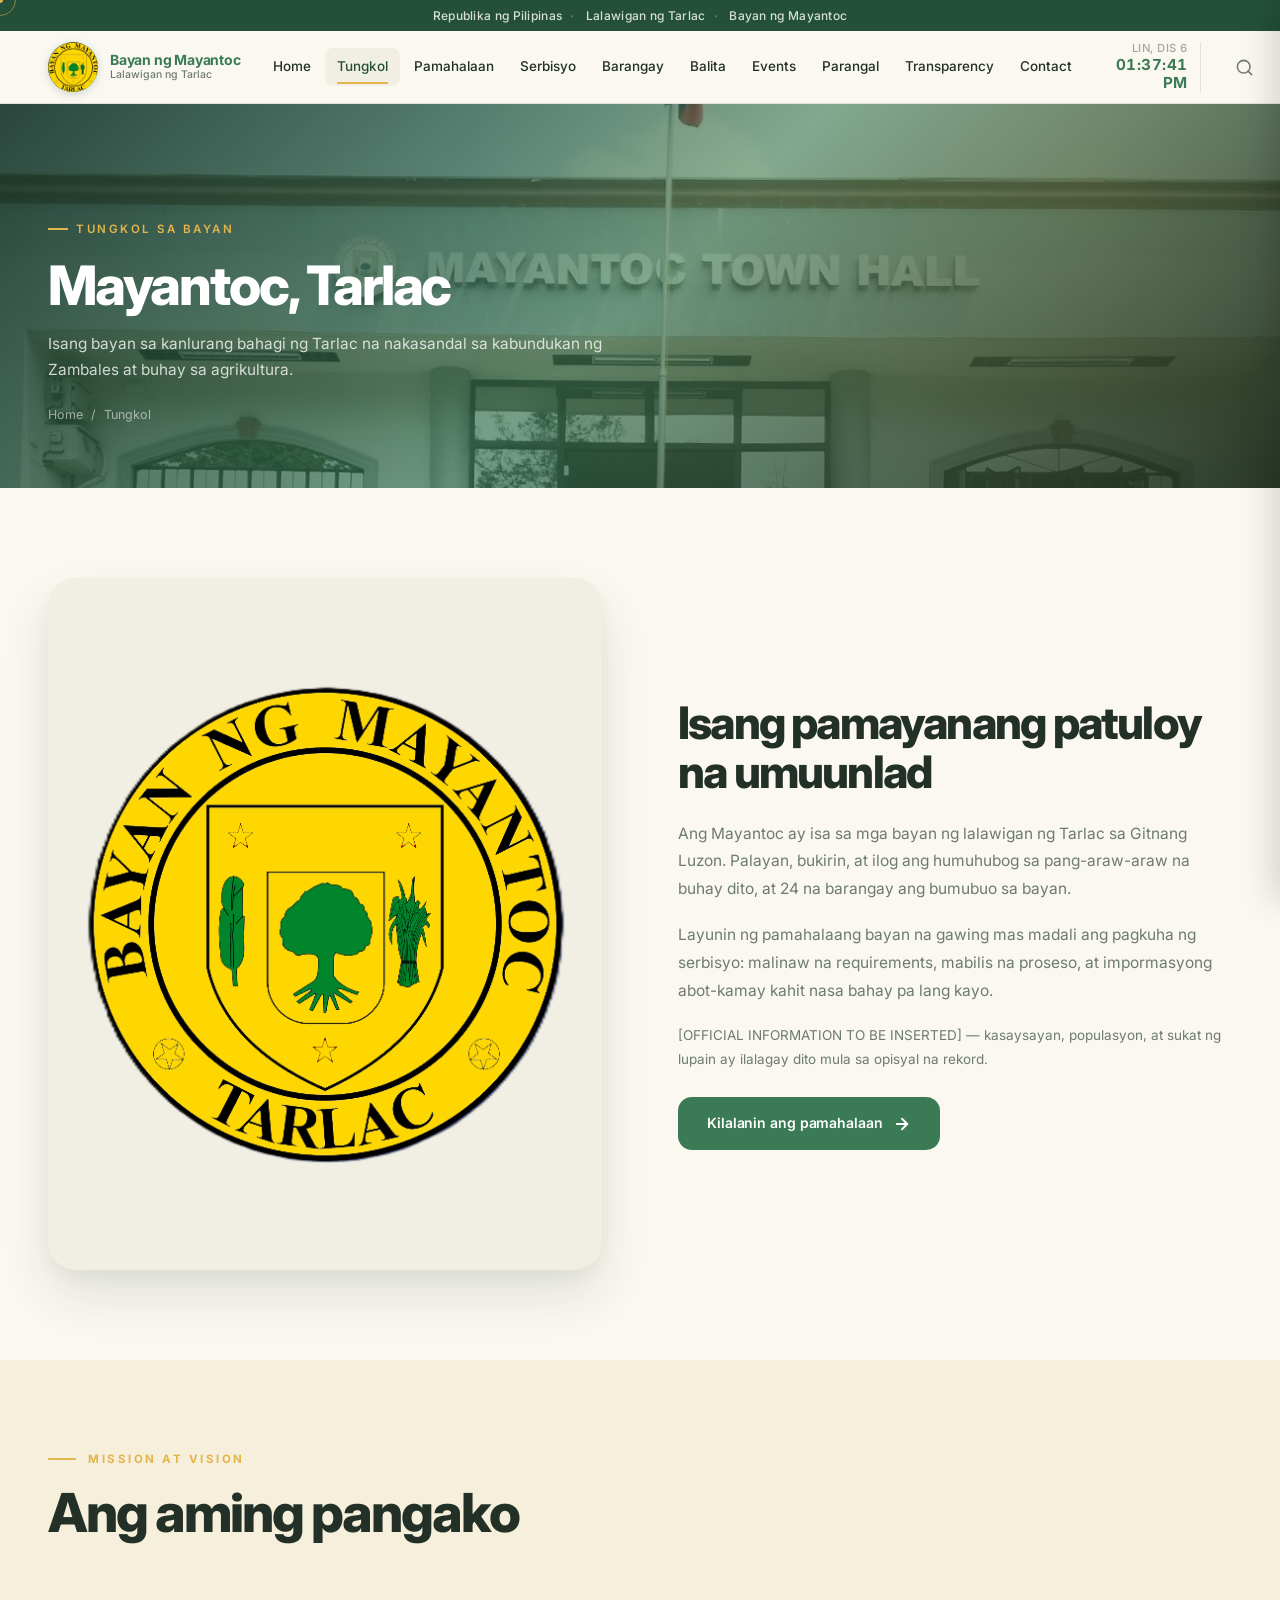
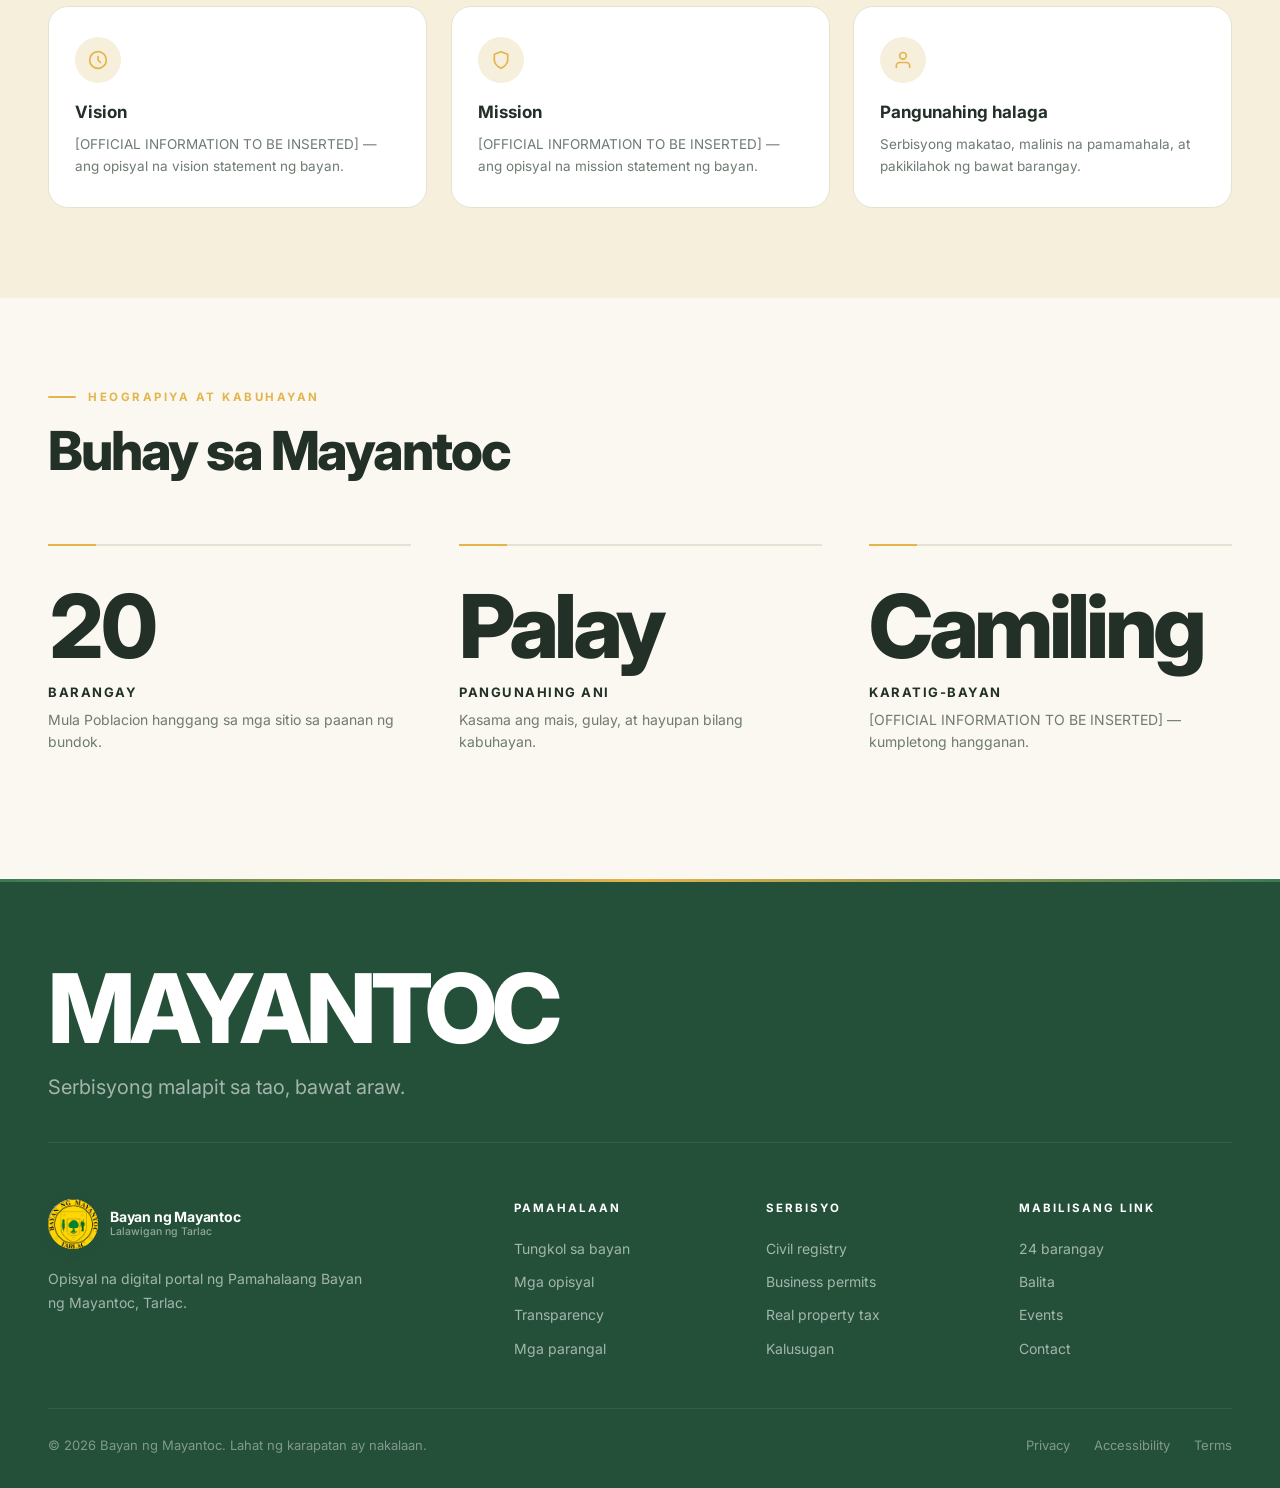
==== about.html @ 66b6981d "Add files via upload" ====
<!DOCTYPE html>
<html lang="tl">
<head>
  <meta charset="UTF-8" />
  <meta name="viewport" content="width=device-width, initial-scale=1.0, viewport-fit=cover" />
  <title>Tungkol sa Mayantoc · Bayan ng Mayantoc, Tarlac</title>
  <meta name="description" content="Kasaysayan, heograpiya, mission at vision ng Bayan ng Mayantoc, Tarlac." />
  <meta name="theme-color" content="#24503A" />
  <meta property="og:title" content="Tungkol sa Mayantoc · Bayan ng Mayantoc" />
  <meta property="og:description" content="Kasaysayan, heograpiya, mission at vision ng Bayan ng Mayantoc, Tarlac." />
  <meta property="og:type" content="website" />
  <link rel="icon" href="assets/mayantoc.jpg" />
  <link rel="preconnect" href="https://fonts.googleapis.com" />
  <link rel="preconnect" href="https://fonts.gstatic.com" crossorigin />
  <link href="https://fonts.googleapis.com/css2?family=Inter:opsz,wght@14..32,300;14..32,400;14..32,500;14..32,600;14..32,700;14..32,800;14..32,900&display=swap" rel="stylesheet" />
  <link rel="stylesheet" href="assets/style.css" />
  <link rel="manifest" href="manifest.webmanifest" />
  <link rel="apple-touch-icon" href="assets/icons/icon-192.png" />
  <meta name="mobile-web-app-capable" content="yes" />
  <meta name="apple-mobile-web-app-capable" content="yes" />
  <meta name="apple-mobile-web-app-title" content="Mayantoc" />
  <meta name="apple-mobile-web-app-status-bar-style" content="black-translucent" />
</head>
<body data-page="about.html">
  <a href="#main" class="skip-link">Skip to content</a>

  <div class="loader" id="loader" aria-hidden="true">
    <div class="loader__seal"><img class="js-logo" src="assets/mayantoc.jpg" alt="" /></div>
    <div class="loader__text">Mayantoc</div>
    <div class="loader__sub">Lalawigan ng Tarlac</div>
    <div class="loader__bar"><span></span></div>
  </div>

  <div class="scroll-progress" id="scrollProgress" aria-hidden="true"></div>
  <div class="cursor-dot" id="cursorDot" aria-hidden="true"></div>
  <div class="cursor-ring" id="cursorRing" aria-hidden="true"></div>

  <div class="top-bar">
    <div class="container">
      <span>Republika ng Pilipinas</span><span class="sep">·</span>
      <span>Lalawigan ng Tarlac</span><span class="sep">·</span>
      <span>Bayan ng Mayantoc</span>
    </div>
  </div>

  <header class="header" id="header">
    <div class="container header__inner">
      <a href="index.html" class="brand" aria-label="Bayan ng Mayantoc — Home">
        <div class="brand__seal" aria-hidden="true"><img class="js-logo" src="assets/mayantoc.jpg" alt="" /></div>
        <div class="brand__text">
          <span class="brand__name">Bayan ng Mayantoc</span>
          <span class="brand__sub">Lalawigan ng Tarlac</span>
        </div>
      </a>

      <nav class="nav" aria-label="Pangunahing nabigasyon">
        <a href="index.html" class="nav__link">Home</a>
        <a href="about.html" class="nav__link active">Tungkol</a>
        <a href="government.html" class="nav__link">Pamahalaan</a>
        <a href="services.html" class="nav__link">Serbisyo</a>
        <a href="barangays.html" class="nav__link">Barangay</a>
        <a href="news.html" class="nav__link">Balita</a>
        <a href="events.html" class="nav__link">Events</a>
        <a href="awards.html" class="nav__link">Parangal</a>
        <a href="transparency.html" class="nav__link">Transparency</a>
        <a href="contact.html" class="nav__link">Contact</a>
      </nav>

      <div class="header__clock" id="live-clock">
        <div class="header__clock-date"></div>
        <div class="header__clock-time"></div>
      </div>

      <div class="header__actions">
        <button class="icon-btn" aria-label="Buksan ang search" id="searchToggle">
          <svg viewBox="0 0 24 24" fill="none" stroke="currentColor" stroke-linecap="round" stroke-linejoin="round"><circle cx="11" cy="11" r="8"/><line x1="21" y1="21" x2="16.65" y2="16.65"/></svg>
        </button>
        <button class="icon-btn" aria-label="Ilipat sa dark mode" id="themeToggle">
          <svg id="themeIcon" viewBox="0 0 24 24" fill="none" stroke="currentColor" stroke-linecap="round" stroke-linejoin="round"><path d="M21 12.79A9 9 0 1 1 11.21 3 7 7 0 0 0 21 12.79z"/></svg>
        </button>
        <button class="icon-btn" aria-label="Accessibility options" id="a11yToggle" aria-expanded="false">
          <svg viewBox="0 0 24 24" fill="none" stroke="currentColor" stroke-linecap="round" stroke-linejoin="round"><circle cx="12" cy="12" r="10"/><circle cx="12" cy="12" r="4"/><line x1="21.17" y1="8" x2="12" y2="8"/><line x1="3.95" y1="6.06" x2="8.54" y2="14"/><line x1="10.88" y1="21.94" x2="15.46" y2="14"/></svg>
        </button>
        <button class="hamburger" id="hamburger" aria-label="Buksan ang menu" aria-expanded="false">
          <span></span><span></span><span></span>
        </button>
      </div>
    </div>
  </header>

  <div class="a11y-panel" id="a11yPanel" role="dialog" aria-label="Accessibility settings">
    <div class="a11y-panel__title">Accessibility</div>
    <div class="a11y-group">
      <div class="a11y-group__label">Laki ng teksto</div>
      <div class="a11y-buttons">
        <button class="a11y-btn" data-font="0.9">A−</button>
        <button class="a11y-btn active" data-font="1">A</button>
        <button class="a11y-btn" data-font="1.15">A+</button>
      </div>
    </div>
    <div class="a11y-group">
      <div class="a11y-group__label">Contrast</div>
      <div class="a11y-buttons">
        <button class="a11y-btn active" data-contrast="normal">Normal</button>
        <button class="a11y-btn" data-contrast="high">Mataas</button>
      </div>
    </div>
    <div class="a11y-group">
      <div class="a11y-group__label">Galaw</div>
      <div class="a11y-buttons">
        <button class="a11y-btn active" data-motion="normal">Normal</button>
        <button class="a11y-btn" data-motion="reduced">Bawas</button>
      </div>
    </div>
    <button class="a11y-reset" id="a11yReset">I-reset ang settings</button>
  </div>

  <div class="drawer-overlay" id="drawerOverlay" aria-hidden="true"></div>
  <aside class="drawer" id="drawer" role="dialog" aria-modal="true" aria-label="Mobile navigation">
    <div class="drawer__header">
      <div class="brand">
        <div class="brand__seal" aria-hidden="true"><img class="js-logo" src="assets/mayantoc.jpg" alt="" /></div>
        <div class="brand__text">
          <span class="brand__name">Mayantoc</span>
          <span class="brand__sub">Lalawigan ng Tarlac</span>
        </div>
      </div>
      <button class="drawer__close" id="drawerClose" aria-label="Isara ang menu">
        <svg width="18" height="18" viewBox="0 0 24 24" fill="none" stroke="currentColor" stroke-width="2" stroke-linecap="round"><line x1="18" y1="6" x2="6" y2="18"/><line x1="6" y1="6" x2="18" y2="18"/></svg>
      </button>
    </div>
    <nav class="drawer__nav" aria-label="Mobile navigation links">
      <a href="index.html" class="drawer__link">Home</a>
      <a href="about.html" class="drawer__link active">Tungkol</a>
      <a href="government.html" class="drawer__link">Pamahalaan</a>
      <a href="services.html" class="drawer__link">Serbisyo</a>
      <a href="barangays.html" class="drawer__link">Barangay</a>
      <a href="news.html" class="drawer__link">Balita</a>
      <a href="events.html" class="drawer__link">Events</a>
      <a href="awards.html" class="drawer__link">Parangal</a>
      <a href="transparency.html" class="drawer__link">Transparency</a>
      <a href="contact.html" class="drawer__link">Contact</a>
    </nav>
  </aside>

  <div class="search-overlay" id="searchOverlay" role="dialog" aria-modal="true" aria-label="Site search" style="position:fixed;inset:0;background:rgba(24,54,40,0.68);backdrop-filter:blur(8px);z-index:3000;opacity:0;visibility:hidden;transition:opacity .3s,visibility .3s;padding:80px 20px 20px;overflow-y:auto;">
    <div style="max-width:680px;margin:0 auto;background:var(--white);border-radius:var(--radius-lg);box-shadow:var(--shadow-xl);overflow:hidden;">
      <div style="position:relative;border-bottom:1px solid var(--border);">
        <svg style="position:absolute;left:22px;top:50%;transform:translateY(-50%);width:20px;height:20px;color:var(--muted);" viewBox="0 0 24 24" fill="none" stroke="currentColor" stroke-width="2" stroke-linecap="round" stroke-linejoin="round"><circle cx="11" cy="11" r="8"/><line x1="21" y1="21" x2="16.65" y2="16.65"/></svg>
        <input type="text" id="siteSearchInput" placeholder="Maghanap ng serbisyo, barangay, dokumento…" aria-label="Search site" autocomplete="off" style="width:100%;padding:22px 60px 22px 58px;border:none;background:transparent;font-family:inherit;font-size:17px;color:var(--ink);outline:none;" />
        <button id="searchClose" aria-label="Isara ang search" style="position:absolute;right:16px;top:50%;transform:translateY(-50%);width:36px;height:36px;border-radius:50%;display:flex;align-items:center;justify-content:center;color:var(--muted);">
          <svg width="18" height="18" viewBox="0 0 24 24" fill="none" stroke="currentColor" stroke-width="2" stroke-linecap="round"><line x1="18" y1="6" x2="6" y2="18"/><line x1="6" y1="6" x2="18" y2="18"/></svg>
        </button>
      </div>
      <div id="searchResults" style="max-height:440px;overflow-y:auto;"></div>
    </div>
  </div>

  <main id="main">

    <section class="page-header">
      <div class="container">
        <div class="page-header__eyebrow">Tungkol sa bayan</div>
        <h1>Mayantoc, Tarlac</h1>
        <p>Isang bayan sa kanlurang bahagi ng Tarlac na nakasandal sa kabundukan ng Zambales at buhay sa agrikultura.</p>
        <div class="page-header__crumbs"><a href="index.html">Home</a> <span>/</span> <span>Tungkol</span></div>
      </div>
    </section>

    <section class="section">
      <div class="container">
        <div class="about-split">
          <div class="about-split__img reveal">
            <img src="assets/FlagMY.png" alt="Munisipyo ng Mayantoc" loading="lazy" />
          </div>
          <div class="about-split__content reveal">
            <h2>Isang pamayanang patuloy na umuunlad</h2>
            <p>
              Ang Mayantoc ay isa sa mga bayan ng lalawigan ng Tarlac sa Gitnang Luzon. Palayan, bukirin,
              at ilog ang humuhubog sa pang-araw-araw na buhay dito, at 24 na barangay ang bumubuo sa bayan.
            </p>
            <p>
              Layunin ng pamahalaang bayan na gawing mas madali ang pagkuha ng serbisyo: malinaw na requirements,
              mabilis na proseso, at impormasyong abot-kamay kahit nasa bahay pa lang kayo.
            </p>
            <p style="font-size:13.5px;">[OFFICIAL INFORMATION TO BE INSERTED] — kasaysayan, populasyon, at sukat ng lupain ay ilalagay dito mula sa opisyal na rekord.</p>
            <a href="government.html" class="btn btn--dark" style="margin-top:8px;">Kilalanin ang pamahalaan
              <svg width="18" height="18" viewBox="0 0 24 24" fill="none" stroke="currentColor" stroke-width="2.5" stroke-linecap="round" stroke-linejoin="round"><line x1="5" y1="12" x2="19" y2="12"/><polyline points="12 5 19 12 12 19"/></svg>
            </a>
          </div>
        </div>
      </div>
    </section>

    <section class="section section--tint">
      <div class="container">
        <div class="section__header reveal">
          <div class="section__label">Mission at vision</div>
          <h2 class="section__title">Ang aming pangako</h2>
        </div>
        <div class="award-grid">
          <article class="award-card reveal">
            <div class="award-card__ribbon"><svg width="20" height="20" viewBox="0 0 24 24" fill="none" stroke="currentColor" stroke-width="2" stroke-linecap="round" stroke-linejoin="round"><circle cx="12" cy="12" r="10"/><path d="M12 8v4l3 3"/></svg></div>
            <h3 class="award-card__title">Vision</h3>
            <p class="award-card__body">[OFFICIAL INFORMATION TO BE INSERTED] — ang opisyal na vision statement ng bayan.</p>
          </article>
          <article class="award-card reveal">
            <div class="award-card__ribbon"><svg width="20" height="20" viewBox="0 0 24 24" fill="none" stroke="currentColor" stroke-width="2" stroke-linecap="round" stroke-linejoin="round"><path d="M12 22s8-4 8-10V5l-8-3-8 3v7c0 6 8 10 8 10z"/></svg></div>
            <h3 class="award-card__title">Mission</h3>
            <p class="award-card__body">[OFFICIAL INFORMATION TO BE INSERTED] — ang opisyal na mission statement ng bayan.</p>
          </article>
          <article class="award-card reveal">
            <div class="award-card__ribbon"><svg width="20" height="20" viewBox="0 0 24 24" fill="none" stroke="currentColor" stroke-width="2" stroke-linecap="round" stroke-linejoin="round"><path d="M20 21v-2a4 4 0 0 0-4-4H8a4 4 0 0 0-4 4v2"/><circle cx="12" cy="7" r="4"/></svg></div>
            <h3 class="award-card__title">Pangunahing halaga</h3>
            <p class="award-card__body">Serbisyong makatao, malinis na pamamahala, at pakikilahok ng bawat barangay.</p>
          </article>
        </div>
      </div>
    </section>

    <section class="section">
      <div class="container">
        <div class="section__header reveal">
          <div class="section__label">Heograpiya at kabuhayan</div>
          <h2 class="section__title">Buhay sa Mayantoc</h2>
        </div>
        <div class="stats-editorial">
          <div class="stat-block reveal">
            <div class="stat-block__num" data-count="24">0</div>
            <div class="stat-block__label">Barangay</div>
            <div class="stat-block__desc">Mula Poblacion hanggang sa mga sitio sa paanan ng bundok.</div>
          </div>
          <div class="stat-block reveal">
            <div class="stat-block__num">Palay</div>
            <div class="stat-block__label">Pangunahing ani</div>
            <div class="stat-block__desc">Kasama ang mais, gulay, at hayupan bilang kabuhayan.</div>
          </div>
          <div class="stat-block reveal">
            <div class="stat-block__num">Camiling</div>
            <div class="stat-block__label">Karatig-bayan</div>
            <div class="stat-block__desc">[OFFICIAL INFORMATION TO BE INSERTED] — kumpletong hangganan.</div>
          </div>
        </div>
      </div>
    </section>

  </main>

  <footer class="footer" role="contentinfo">
    <div class="container">
      <div class="footer__hero">
        <div class="footer__hero-title">MAYANTOC</div>
        <div class="footer__hero-sub">Serbisyong malapit sa tao, bawat araw.</div>
      </div>

      <div class="footer__grid">
        <div>
          <div class="footer__brand">
            <div class="brand__seal" aria-hidden="true"><img class="js-logo" src="assets/mayantoc.jpg" alt="" /></div>
            <div class="brand__text">
              <span class="brand__name">Bayan ng Mayantoc</span>
              <span class="brand__sub">Lalawigan ng Tarlac</span>
            </div>
          </div>
          <p class="footer__desc">Opisyal na digital portal ng Pamahalaang Bayan ng Mayantoc, Tarlac.</p>
        </div>
        <div>
          <h3 class="footer__title">Pamahalaan</h3>
          <div class="footer__links">
            <a href="about.html">Tungkol sa bayan</a>
            <a href="government.html">Mga opisyal</a>
            <a href="transparency.html">Transparency</a>
            <a href="awards.html">Mga parangal</a>
          </div>
        </div>
        <div>
          <h3 class="footer__title">Serbisyo</h3>
          <div class="footer__links">
            <a href="services.html">Civil registry</a>
            <a href="services.html">Business permits</a>
            <a href="services.html">Real property tax</a>
            <a href="services.html">Kalusugan</a>
          </div>
        </div>
        <div>
          <h3 class="footer__title">Mabilisang link</h3>
          <div class="footer__links">
            <a href="barangays.html">24 barangay</a>
            <a href="news.html">Balita</a>
            <a href="events.html">Events</a>
            <a href="contact.html">Contact</a>
          </div>
        </div>
      </div>

      <div class="footer__bottom">
        <span>© 2026 Bayan ng Mayantoc. Lahat ng karapatan ay nakalaan.</span>
        <div class="footer__bottom-links">
          <a href="contact.html">Privacy</a>
          <a href="contact.html">Accessibility</a>
          <a href="contact.html">Terms</a>
        </div>
      </div>
    </div>
  </footer>

  <button class="back-to-top" id="backToTop" aria-label="Balik sa itaas">
    <svg viewBox="0 0 24 24" fill="none" stroke="currentColor" stroke-width="2.5" stroke-linecap="round" stroke-linejoin="round"><line x1="12" y1="19" x2="12" y2="5"/><polyline points="5 12 12 5 19 12"/></svg>
  </button>

  <script src="assets/data.js"></script>
  <script src="assets/app.js"></script>

  <script>
MAY.observeReveals();
  </script>
  <script>
    if ('serviceWorker' in navigator) {
      window.addEventListener('load', function () {
        navigator.serviceWorker.register('sw.js').catch(function (e) { console.warn('SW failed', e); });
      });
    }
  </script>
</body>
</html>
---- assets/style.css ----
/* ==================================================================
   MUNICIPALITY OF MAYANTOC — SHARED STYLESHEET
   Palette: soft, low-glare green & yellow (easy on the eyes)
   ================================================================== */
*, *::before, *::after { margin: 0; padding: 0; box-sizing: border-box; }

:root {
  /* ---- Core palette (softer, lower-contrast green & yellow) ---- */
  --forest: #3A7A55;       /* medium leaf green — primary */
  --deep-green: #24503A;   /* softened dark green (not near-black) */
  --emerald: #4F9668;      /* lighter accent green */
  --gold: #E3B54B;         /* warm, muted yellow-gold (not neon) */
  --gold-light: #F0D08A;   /* pale gold for hovers */
  --sun: #F6EFDC;          /* soft sunlight tint for washes */

  --off-white: #FAF8F1;    /* warm paper white, not clinical */
  --white: #FFFFFF;
  --ink: #223027;          /* soft near-black green-grey, not pure black */
  --muted: #6E7B71;
  --border: #E3E2D3;
  --light-gray: #F1EFE3;

  --shadow-sm: 0 1px 3px rgba(36,60,40,0.05), 0 1px 2px rgba(36,60,40,0.04);
  --shadow-md: 0 4px 14px rgba(36,60,40,0.07), 0 2px 5px rgba(36,60,40,0.04);
  --shadow-lg: 0 14px 30px rgba(36,60,40,0.09), 0 4px 12px rgba(36,60,40,0.05);
  --shadow-xl: 0 26px 50px rgba(36,60,40,0.11), 0 8px 22px rgba(36,60,40,0.05);
  --shadow-3d: 0 30px 60px rgba(58,122,85,0.14), 0 10px 24px rgba(58,122,85,0.08);

  --radius-sm: 8px;
  --radius-md: 14px;
  --radius-lg: 20px;
  --radius-xl: 28px;
  --font: 'Inter', -apple-system, BlinkMacSystemFont, 'Segoe UI', Roboto, sans-serif;
  --max-width: 1440px;
  --header-height: 72px;
  --ease: cubic-bezier(0.22, 0.61, 0.28, 0.99);
  --transition: 0.3s var(--ease);
}

[data-theme="dark"] {
  --off-white: #10201A;
  --white: #16281F;
  --ink: #EEF3EE;
  --muted: #9FB0A4;
  --border: #26392E;
  --light-gray: #1B2E24;
  --sun: #22301F;
  --shadow-sm: 0 1px 3px rgba(0,0,0,0.3);
  --shadow-md: 0 4px 12px rgba(0,0,0,0.35);
  --shadow-lg: 0 12px 28px rgba(0,0,0,0.45);
  --shadow-xl: 0 24px 48px rgba(0,0,0,0.55);
}

html { scroll-behavior: smooth; -webkit-text-size-adjust: 100%; }

body {
  font-family: var(--font);
  background: var(--off-white);
  color: var(--ink);
  line-height: 1.6;
  overflow-x: hidden;
  -webkit-font-smoothing: antialiased;
  -moz-osx-font-smoothing: grayscale;
  transition: background 0.4s var(--ease), color 0.4s var(--ease);
}

img { display: block; max-width: 100%; height: auto; }
a { color: inherit; text-decoration: none; }
button { font-family: inherit; cursor: pointer; border: none; background: none; color: inherit; }
ul { list-style: none; }

.container { width: 100%; max-width: var(--max-width); margin: 0 auto; padding: 0 clamp(20px, 4vw, 48px); }
.sr-only { position: absolute; width: 1px; height: 1px; padding: 0; margin: -1px; overflow: hidden; clip: rect(0,0,0,0); white-space: nowrap; border: 0; }

.skip-link {
  position: absolute; top: -100%; left: 16px; z-index: 9999;
  background: var(--forest); color: #fff; padding: 12px 24px;
  border-radius: 0 0 var(--radius-sm) var(--radius-sm); font-weight: 600; transition: top 0.2s;
}
.skip-link:focus { top: 0; }
:focus-visible { outline: 2px solid var(--gold); outline-offset: 3px; border-radius: 4px; }

/* ---- Scroll progress ---- */
.scroll-progress {
  position: fixed; top: 0; left: 0; height: 3px;
  background: linear-gradient(90deg, var(--emerald), var(--gold));
  z-index: 10000; width: 0%; pointer-events: none;
}

/* ---- Loader ---- */
.loader {
  position: fixed; inset: 0; background: var(--deep-green);
  display: flex; flex-direction: column; align-items: center; justify-content: center;
  z-index: 99999; transition: opacity 0.55s var(--ease), visibility 0.55s var(--ease);
}
.loader.hidden { opacity: 0; visibility: hidden; pointer-events: none; }
.loader__seal {
  width: 72px; height: 72px; border-radius: 50%;
  background: var(--gold); display: flex; align-items: center; justify-content: center;
  font-weight: 800; font-size: 26px; color: var(--deep-green); margin-bottom: 20px; overflow: hidden;
  box-shadow: 0 0 0 8px rgba(227,181,75,0.15); animation: pulse 1.8s ease-in-out infinite;
}
.loader__seal img { width: 100%; height: 100%; object-fit: cover; }
.loader__text { color: #fff; font-weight: 700; font-size: 14px; letter-spacing: 2.5px; text-transform: uppercase; margin-bottom: 4px; }
.loader__sub { color: rgba(255,255,255,0.55); font-size: 11px; letter-spacing: 1px; margin-bottom: 24px; }
.loader__bar { width: 160px; height: 2px; background: rgba(255,255,255,0.14); border-radius: 2px; overflow: hidden; }
.loader__bar span { display: block; height: 100%; width: 40%; background: var(--gold); border-radius: 2px; animation: loading 1.1s ease-in-out infinite; }
@keyframes pulse { 0%,100% { transform: scale(1); box-shadow: 0 0 0 8px rgba(227,181,75,0.15);} 50% { transform: scale(1.05); box-shadow: 0 0 0 14px rgba(227,181,75,0.07);} }
@keyframes loading { 0% { transform: translateX(-100%);} 100% { transform: translateX(350%);} }

/* ---- Top bar ---- */
.top-bar { background: var(--deep-green); color: rgba(255,255,255,0.82); font-size: 12px; font-weight: 500; letter-spacing: 0.3px; padding: 6px 0; text-align: center; }
.top-bar .sep { margin: 0 8px; opacity: 0.45; }

/* ---- Header ---- */
.header {
  position: sticky; top: 0; z-index: 1000;
  background: rgba(250,248,241,0.86); backdrop-filter: blur(16px); -webkit-backdrop-filter: blur(16px);
  border-bottom: 1px solid var(--border);
  transition: background 0.3s, box-shadow 0.3s, border-color 0.3s;
}
[data-theme="dark"] .header { background: rgba(16,32,26,0.86); }
.header.scrolled { box-shadow: var(--shadow-sm); background: rgba(250,248,241,0.97); }
[data-theme="dark"] .header.scrolled { background: rgba(16,32,26,0.97); }
.header__inner { display: flex; align-items: center; justify-content: space-between; height: var(--header-height); gap: 20px; }

.brand { display: flex; align-items: center; gap: 12px; flex-shrink: 0; }
.brand__seal {
  width: 50px; height: 50px; border-radius: 50%; background: var(--forest);
  display: flex; align-items: center; justify-content: center; color: var(--gold);
  font-weight: 800; font-size: 15px; flex-shrink: 0; overflow: hidden;
  box-shadow: 0 2px 8px rgba(36,80,58,0.22); transition: transform 0.3s var(--ease);
}
.brand__seal img { width: 150%; height: 150%; object-fit: cover; }
.brand:hover .brand__seal { transform: rotate(-6deg) scale(1.04); }
.brand__text { display: flex; flex-direction: column; line-height: 1.2; }
.brand__name { font-weight: 700; font-size: 14px; color: var(--forest); letter-spacing: -0.2px; }
[data-theme="dark"] .brand__name { color: var(--ink); }
.brand__sub { font-size: 10.5px; color: var(--muted); font-weight: 500; }

.nav { display: flex; align-items: center; gap: 2px; }
.nav__link { font-size: 13.5px; font-weight: 500; color: var(--ink); padding: 8px 12px; border-radius: var(--radius-sm); position: relative; transition: color 0.2s, background 0.2s; white-space: nowrap; }
.nav__link:hover, .nav__link.active { color: var(--deep-green); background: var(--light-gray); }
[data-theme="dark"] .nav__link:hover, [data-theme="dark"] .nav__link.active { color: var(--gold); background: rgba(255,255,255,0.05); }
.nav__link::after { content: ''; position: absolute; bottom: 2px; left: 12px; right: 12px; height: 2px; background: var(--gold); border-radius: 2px; transform: scaleX(0); transform-origin: left; transition: transform 0.25s var(--ease); }
.nav__link:hover::after, .nav__link.active::after { transform: scaleX(1); }

.header__actions { display: flex; align-items: center; gap: 4px; flex-shrink: 0; }
.icon-btn { width: 40px; height: 40px; border-radius: 50%; display: flex; align-items: center; justify-content: center; color: var(--muted); transition: background 0.2s, color 0.2s, transform 0.2s; }
.icon-btn:hover { background: var(--light-gray); color: var(--forest); transform: translateY(-1px); }
[data-theme="dark"] .icon-btn:hover { color: var(--gold); background: rgba(255,255,255,0.05); }
.icon-btn svg { width: 19px; height: 19px; stroke-width: 2; }

.hamburger { display: none; flex-direction: column; gap: 4px; width: 40px; height: 40px; align-items: center; justify-content: center; border-radius: 50%; transition: background 0.2s; }
.hamburger:hover { background: var(--light-gray); }
.hamburger span { display: block; width: 20px; height: 2px; background: var(--ink); border-radius: 2px; transition: transform 0.3s, opacity 0.3s; }

/* ---- Mobile drawer ---- */
.drawer-overlay { position: fixed; inset: 0; background: rgba(24,43,33,0.55); backdrop-filter: blur(6px); z-index: 2000; opacity: 0; visibility: hidden; transition: opacity 0.3s, visibility 0.3s; }
.drawer-overlay.open { opacity: 1; visibility: visible; }
.drawer { position: fixed; top: 0; right: 0; bottom: 0; width: min(380px, 88vw); background: var(--white); z-index: 2001; transform: translateX(100%); transition: transform 0.45s var(--ease); display: flex; flex-direction: column; box-shadow: -8px 0 32px rgba(0,0,0,0.15); overflow-y: auto; padding: 24px; }
.drawer.open { transform: translateX(0); }
.drawer__header { display: flex; align-items: center; justify-content: space-between; margin-bottom: 24px; flex-shrink: 0; }
.drawer__close { width: 40px; height: 40px; border-radius: 50%; display: flex; align-items: center; justify-content: center; background: var(--light-gray); color: var(--forest); transition: background 0.2s, transform 0.3s; }
.drawer__close:hover { background: var(--border); transform: rotate(90deg); }
.drawer__nav { display: flex; flex-direction: column; gap: 2px; }
.drawer__link { padding: 13px 16px; font-weight: 500; font-size: 15px; border-radius: var(--radius-sm); color: var(--ink); transition: background 0.2s, color 0.2s, padding-left 0.2s; }
.drawer__link:hover, .drawer__link.active { background: var(--light-gray); color: var(--forest); padding-left: 22px; }

/* ---- Hero (home page) ---- */
.hero { position: relative; min-height: 92vh; display: flex; align-items: center; background: var(--deep-green); overflow: hidden; isolation: isolate; }
.hero__bg { position: absolute; inset: 0; z-index: -2; }
.hero__bg img { width: 100%; height: 100%; object-fit: cover; opacity: 0.34; filter: saturate(0.75) brightness(0.6); transform: scale(1.06); transition: transform 9s var(--ease); }
.hero:hover .hero__bg img { transform: scale(1.0); }
.hero__bg::after { content: ''; position: absolute; inset: 0; background: linear-gradient(135deg, rgba(24,54,40,0.86) 0%, rgba(58,122,85,0.5) 50%, rgba(18,38,28,0.85) 100%); }
.hero__pattern { position: absolute; inset: 0; z-index: -1; opacity: 0.05; background-image: linear-gradient(rgba(255,255,255,0.5) 1px, transparent 1px), linear-gradient(90deg, rgba(255,255,255,0.5) 1px, transparent 1px); background-size: 64px 64px; pointer-events: none; }
.hero__deco { position: absolute; border-radius: 50%; pointer-events: none; z-index: -1; }
.hero__deco--1 { width: 460px; height: 460px; border: 1px solid rgba(227,181,75,0.2); top: -140px; right: -100px; }
.hero__deco--2 { width: 280px; height: 280px; border: 1px solid rgba(255,255,255,0.08); bottom: -80px; left: -60px; }
.hero__deco--3 { width: 12px; height: 12px; background: var(--gold); top: 24%; right: 16%; opacity: 0.75; }

.hero__content { display: grid; grid-template-columns: 1.15fr 1fr; gap: clamp(32px, 6vw, 80px); align-items: center; width: 100%; padding: clamp(60px, 10vh, 120px) 0; perspective: 1400px; }
.hero__left { color: #fff; transform: translateZ(40px); }
.hero__label { display: inline-flex; align-items: center; gap: 8px; font-size: 11.5px; font-weight: 600; letter-spacing: 2.5px; text-transform: uppercase; color: var(--gold); margin-bottom: 24px; padding: 7px 16px; border: 1px solid rgba(227,181,75,0.35); border-radius: 100px; background: rgba(227,181,75,0.1); }
.hero__label::before { content: ''; width: 6px; height: 6px; border-radius: 50%; background: var(--gold); animation: blink 2s ease-in-out infinite; }
@keyframes blink { 0%,100% { opacity: 1; } 50% { opacity: 0.35; } }
.hero__title { font-size: clamp(2.4rem, 5.6vw, 4.6rem); font-weight: 800; line-height: 1.04; letter-spacing: -0.04em; margin-bottom: 26px; max-width: 15ch; }
.hero__title .accent { color: var(--gold); position: relative; display: inline-block; }
.hero__title .accent::after { content: ''; position: absolute; bottom: 4px; left: 0; right: 0; height: 3px; background: var(--gold); opacity: 0.45; border-radius: 3px; }
.hero__sub { font-size: clamp(1rem, 1.4vw, 1.15rem); line-height: 1.7; color: rgba(255,255,255,0.82); max-width: 52ch; margin-bottom: 36px; }
.hero__buttons { display: flex; flex-wrap: wrap; gap: 14px; }

.btn { display: inline-flex; align-items: center; gap: 10px; padding: 14px 28px; border-radius: var(--radius-md); font-weight: 600; font-size: 14px; letter-spacing: -0.1px; transition: transform 0.2s var(--ease), box-shadow 0.2s var(--ease), background 0.2s, color 0.2s; border: 1.5px solid transparent; white-space: nowrap; }
.btn:active { transform: scale(0.97); }
.btn--primary { background: var(--gold); color: var(--deep-green); box-shadow: 0 4px 16px rgba(227,181,75,0.32); }
.btn--primary:hover { background: var(--gold-light); box-shadow: 0 8px 28px rgba(227,181,75,0.42); transform: translateY(-2px); }
.btn--outline { background: transparent; color: #fff; border-color: rgba(255,255,255,0.35); }
.btn--outline:hover { background: rgba(255,255,255,0.1); border-color: rgba(255,255,255,0.6); transform: translateY(-2px); }
.btn--dark { background: var(--forest); color: #fff; }
.btn--dark:hover { background: var(--emerald); transform: translateY(-2px); box-shadow: var(--shadow-md); }

/* ===== Hero Right Container ===== */
.hero__right {
  position: relative;
  display: flex;
  justify-content: center;
  align-items: center;
  transform-style: preserve-3d;
}

/* ===== Image Wrapper ===== */
.carousel-wrap {
  position: relative;
  width: 100%;
  max-width: 640px;
  transform-style: preserve-3d;
  transition: transform 0.4s var(--ease);
}

/* Optional: subtle lift on hover */
.carousel-wrap:hover {
  transform: translateY(-8px);
}

/* ===== Hero image (logo / flag) ===== */
.hero__right { z-index: 2; }
.hero__image {
  display: block;
  width: 100%;
  height: auto;
  object-fit: contain;
  filter: drop-shadow(0 24px 48px rgba(0,0,0,0.35));
}
@media (min-width: 1025px) {
  .hero__content { grid-template-columns: 1fr 1.1fr; }
}

/* ===== The Frame ===== */
.carousel {
  position: relative;
  width: 100%;
  aspect-ratio: 4 / 5;
  border-radius: var(--radius-xl);
  overflow: hidden;
  box-shadow:
    0 40px 80px rgba(104, 107, 0, 0.821),
    0 16px 32px rgba(18, 38, 28, 0.2);
  background: var(--deep-green);
}

/* Inner hairline border */
.carousel::after {
  content: '';
  position: absolute;
  inset: 0;
  border-radius: var(--radius-xl);
  border: 1px solid rgba(255, 255, 255, 0.12);
  pointer-events: none;
  z-index: 5;
}

/* ===== The Image ===== */
.carousel__track {
  display: block;
  height: 150%;
  width: 150%;
}

.carousel__slide {
  width: 100%;
  height: 100%;
  position: relative;
}

.carousel__slide img {
  width: 100%;
  height: 100%;
  object-fit: cover;
  display: block;
  transition: transform 0.7s var(--ease);
}

/* Slow zoom on hover */
.carousel:hover .carousel__slide img {
  transform: scale(1.06);
}

/* ===== Caption (Optional) ===== */
.carousel__caption {
  position: absolute;
  bottom: 0;
  left: 0;
  right: 0;
  padding: 32px 28px 26px;
  background: linear-gradient(to top, rgba(18, 38, 28, 0.92), transparent);
  color: #fff;
  z-index: 2;
}

.carousel__caption-label {
  font-size: 10.5px;
  font-weight: 700;
  letter-spacing: 2px;
  text-transform: uppercase;
  color: var(--gold);
  margin-bottom: 8px;
}

.carousel__caption-title {
  font-size: 20px;
  font-weight: 700;
  line-height: 1.25;
  letter-spacing: -0.02em;
}

/* light carousel used on inner pages (e.g. Awards) */
.carousel--light { background: var(--light-gray); box-shadow: var(--shadow-xl); }
.carousel--light::after { border-color: var(--border); }

.float-card { position: absolute; background: rgba(255,255,255,0.96); backdrop-filter: blur(14px); padding: 14px 18px; border-radius: var(--radius-md); box-shadow: 0 16px 40px rgba(24,54,40,0.18); display: flex; align-items: center; gap: 12px; z-index: 6; border: 1px solid rgba(255,255,255,0.6); transition: transform 0.4s var(--ease); pointer-events: none; }
[data-theme="dark"] .float-card { background: rgba(16,32,26,0.94); border-color: rgba(255,255,255,0.08); }
.float-card--1 { bottom: -22px; left: -28px; animation: float1 5s ease-in-out infinite; }
.float-card--2 { top: -18px; right: -24px; animation: float2 6s ease-in-out infinite; }
.float-card__icon { width: 40px; height: 40px; border-radius: 50%; background: var(--light-gray); display: flex; align-items: center; justify-content: center; color: var(--forest); flex-shrink: 0; }
.float-card__num { font-weight: 800; font-size: 18px; color: var(--forest); line-height: 1.2; }
[data-theme="dark"] .float-card__num { color: var(--ink); }
.float-card__label { font-size: 10.5px; color: var(--muted); font-weight: 600; text-transform: uppercase; letter-spacing: 0.5px; }
@keyframes float1 { 0%,100% { transform: translateY(0);} 50% { transform: translateY(-8px);} }
@keyframes float2 { 0%,100% { transform: translateY(0);} 50% { transform: translateY(8px);} }

/* ---- Page header (inner pages, no full hero) ---- */
.page-header {
  position: relative;
  padding: clamp(56px, 12vh, 110px) 0 clamp(40px, 7vh, 70px);
  color: #fff;
  overflow: hidden;
  isolation: isolate;
  background-color: var(--deep-green);
  background-image:
    linear-gradient(135deg, rgba(24,54,40,0.90) 0%, rgba(58,122,85,0.62) 50%, rgba(18,38,28,0.92) 100%),
    url('mayantoc_bg_-_Copy.jpg');
  background-size: cover;
  background-position: center;
  background-repeat: no-repeat;
}
.page-header::before { content: ''; position: absolute; inset: 0; background: radial-gradient(circle at 85% 20%, rgba(227,181,75,0.16), transparent 55%); z-index: -1; }
.page-header__eyebrow { display: inline-flex; align-items: center; gap: 8px; font-size: 11.5px; font-weight: 600; letter-spacing: 2.5px; text-transform: uppercase; color: var(--gold); margin-bottom: 18px; }
.page-header__eyebrow::before { content: ''; width: 20px; height: 2px; background: var(--gold); }
.page-header h1 { font-size: clamp(2rem, 4.6vw, 3.4rem); font-weight: 800; letter-spacing: -0.04em; line-height: 1.08; margin-bottom: 16px; max-width: 20ch; }
.page-header p { font-size: clamp(0.95rem, 1.2vw, 1.1rem); color: rgba(255,255,255,0.78); max-width: 62ch; line-height: 1.7; }
.page-header__crumbs { display: flex; gap: 8px; align-items: center; font-size: 12.5px; color: rgba(255,255,255,0.55); margin-top: 22px; }
.page-header__crumbs a:hover { color: var(--gold); }

/* ---- Marquee ---- */
.marquee { background: var(--forest); color: rgba(255,255,255,0.9); padding: 18px 0; overflow: hidden; position: relative; border-top: 1px solid rgba(227,181,75,0.18); border-bottom: 1px solid rgba(227,181,75,0.18); }
.marquee__track { display: flex; gap: 48px; white-space: nowrap; animation: marquee 35s linear infinite; width: max-content; }
.marquee:hover .marquee__track { animation-play-state: paused; }
.marquee__item { font-size: 13px; font-weight: 600; letter-spacing: 2px; text-transform: uppercase; display: flex; align-items: center; gap: 48px; }
.marquee__item::after { content: ''; width: 6px; height: 6px; border-radius: 50%; background: var(--gold); flex-shrink: 0; }
@keyframes marquee { 0% { transform: translateX(0); } 100% { transform: translateX(-50%); } }

/* ---- Sections ---- */
.section { padding: clamp(64px, 10vh, 120px) 0; position: relative; }
.section--alt { background: var(--white); }
.section--dark { background: var(--deep-green); color: #fff; }
.section--dark .section__title { color: #fff; }
.section--dark .section__sub { color: rgba(255,255,255,0.72); }
.section--dark .section__label { color: var(--gold); }
.section--tint { background: var(--sun); }

.section__label { font-size: 11.5px; font-weight: 700; letter-spacing: 2.5px; text-transform: uppercase; color: var(--gold); margin-bottom: 16px; display: flex; align-items: center; gap: 12px; }
.section__label::before { content: ''; width: 28px; height: 2px; background: var(--gold); border-radius: 2px; }
.section__label-num { font-family: monospace; font-size: 11px; opacity: 0.6; font-weight: 400; }
.section__header--center .section__label { justify-content: center; }
.section__title { font-size: clamp(2rem, 4.2vw, 3.4rem); font-weight: 800; line-height: 1.08; letter-spacing: -0.04em; color: var(--ink); margin-bottom: 18px; }
.section__sub { font-size: clamp(0.95rem, 1.2vw, 1.1rem); color: var(--muted); max-width: 60ch; line-height: 1.7; }
.section__header { margin-bottom: clamp(48px, 7vh, 80px); }
.section__header--center { text-align: center; }
.section__header--center .section__sub { margin-left: auto; margin-right: auto; }
.section__header--split { display: flex; align-items: flex-end; justify-content: space-between; gap: 32px; flex-wrap: wrap; }

/* ---- Services directory ---- */
.services-list { display: flex; flex-direction: column; border-top: 1px solid var(--border); }
.service-row { display: grid; grid-template-columns: 60px 1fr 2fr auto; gap: 24px; align-items: center; padding: 28px 8px; border-bottom: 1px solid var(--border); transition: background 0.3s, padding 0.3s; cursor: pointer; position: relative; overflow: hidden; }
.service-row::before { content: ''; position: absolute; left: 0; top: 0; bottom: 0; width: 3px; background: var(--gold); transform: scaleY(0); transform-origin: top; transition: transform 0.3s var(--ease); }
.service-row:hover::before { transform: scaleY(1); }
.service-row:hover { background: var(--light-gray); padding-left: 20px; }
[data-theme="dark"] .service-row:hover { background: rgba(255,255,255,0.03); }
.service-row__num { font-size: 12px; font-weight: 700; color: var(--muted); letter-spacing: 1px; font-family: monospace; }
.service-row__name { font-size: clamp(1.1rem, 1.8vw, 1.5rem); font-weight: 700; color: var(--ink); letter-spacing: -0.02em; transition: color 0.3s; }
.service-row:hover .service-row__name { color: var(--forest); }
[data-theme="dark"] .service-row:hover .service-row__name { color: var(--gold); }
.service-row__desc { font-size: 14px; color: var(--muted); line-height: 1.6; }
.service-row__reqs { font-size: 12.5px; color: var(--muted); margin-top: 6px; }
.service-row__arrow { width: 44px; height: 44px; border-radius: 50%; border: 1px solid var(--border); display: flex; align-items: center; justify-content: center; color: var(--muted); transition: background 0.3s, color 0.3s, border-color 0.3s, transform 0.3s; flex-shrink: 0; }
.service-row:hover .service-row__arrow { background: var(--forest); color: #fff; border-color: var(--forest); transform: translateX(4px); }

/* ---- Stats editorial ---- */
.stats-editorial { display: grid; grid-template-columns: 1fr 1fr 1fr; gap: clamp(20px, 4vw, 48px); align-items: end; }
.stat-block { position: relative; padding: 36px 0; border-top: 2px solid var(--border); }
.stat-block::before { content: ''; position: absolute; top: -2px; left: 0; width: 48px; height: 2px; background: var(--gold); }
.stat-block__num { font-size: clamp(3rem, 7vw, 5.5rem); font-weight: 800; color: var(--ink); line-height: 1; letter-spacing: -0.05em; margin-bottom: 12px; font-feature-settings: 'tnum'; }
.stat-block__label { font-size: 13px; font-weight: 700; color: var(--ink); text-transform: uppercase; letter-spacing: 1.5px; margin-bottom: 6px; }
.stat-block__desc { font-size: 14px; color: var(--muted); line-height: 1.6; }

/* ---- About split ---- */
.about-split { display: grid; grid-template-columns: 1fr 1fr; gap: clamp(40px, 6vw, 80px); align-items: center; }
.about-split__img { border-radius: var(--radius-xl); overflow: hidden; box-shadow: var(--shadow-xl); aspect-ratio: 4/5; background: var(--light-gray); position: relative; }
.about-split__img img { width: 100%; height: 100%; object-fit: cover; transition: transform 0.6s var(--ease); }
.about-split__img:hover img { transform: scale(1.03); }
.about-split__content h2 { font-size: clamp(2rem, 3.5vw, 3rem); font-weight: 800; line-height: 1.1; letter-spacing: -0.04em; margin-bottom: 22px; color: var(--ink); }
.about-split__content h2 .accent { color: var(--gold); }
.about-split__content p { font-size: 15.5px; color: var(--muted); line-height: 1.8; margin-bottom: 18px; }

/* ---- Leadership ---- */
.leadership-grid { display: grid; grid-template-columns: repeat(3, 1fr); gap: 24px; }
.leader-card { background: var(--white); border: 1px solid var(--border); border-radius: var(--radius-lg); overflow: hidden; transition: transform 0.4s var(--ease), box-shadow 0.4s var(--ease); position: relative; cursor: pointer; }
.leader-card:hover { transform: translateY(-8px); box-shadow: var(--shadow-3d); }
.leader-card::after { content: ''; position: absolute; bottom: 0; left: 0; right: 0; height: 3px; background: linear-gradient(90deg, var(--forest), var(--gold)); transform: scaleX(0); transform-origin: left; transition: transform 0.4s var(--ease); }
.leader-card:hover::after { transform: scaleX(1); }
.leader-card__img { aspect-ratio: 1/1; overflow: hidden; background: var(--light-gray); position: relative; }
.leader-card__img img { width: 100%; height: 100%; object-fit: cover; transition: transform 0.6s var(--ease); }
.leader-card:hover .leader-card__img img { transform: scale(1.06); }
.leader-card__placeholder { width: 100%; height: 100%; display: flex; align-items: center; justify-content: center; color: var(--muted); font-size: 13px; font-weight: 600; background: var(--light-gray); text-align: center; padding: 20px; letter-spacing: 0.5px; text-transform: uppercase; }
.leader-card__body { padding: 24px 24px 28px; }
.leader-card__role { font-size: 10.5px; font-weight: 700; letter-spacing: 2px; text-transform: uppercase; color: var(--gold); margin-bottom: 8px; }
[data-theme="dark"] .leader-card__role { color: var(--emerald); }
.leader-card__name { font-size: 18px; font-weight: 700; color: var(--ink); margin-bottom: 6px; letter-spacing: -0.02em; }
.leader-card__desc { font-size: 13.5px; color: var(--muted); line-height: 1.6; }

/* ---- News editorial ---- */
.news-editorial { display: grid; grid-template-columns: 1.4fr 1fr; gap: 32px; }
.news-featured { border-radius: var(--radius-lg); overflow: hidden; background: var(--white); border: 1px solid var(--border); transition: transform 0.3s var(--ease), box-shadow 0.3s var(--ease); cursor: pointer; }
.news-featured:hover { transform: translateY(-4px); box-shadow: var(--shadow-lg); }
.news-featured__img { aspect-ratio: 16/9; overflow: hidden; background: var(--light-gray); }
.news-featured__img img { width: 100%; height: 100%; object-fit: cover; transition: transform 0.5s var(--ease); }
.news-featured:hover .news-featured__img img { transform: scale(1.04); }
.news-featured__body { padding: 28px; }
.news-featured__meta { display: flex; align-items: center; gap: 12px; margin-bottom: 14px; }
.news-featured__cat { font-size: 10.5px; font-weight: 700; letter-spacing: 1.5px; text-transform: uppercase; color: var(--forest); background: var(--light-gray); padding: 5px 12px; border-radius: 100px; }
[data-theme="dark"] .news-featured__cat { color: var(--gold); }
.news-featured__date { font-size: 12px; color: var(--muted); font-weight: 500; }
.news-featured__title { font-size: clamp(1.3rem, 2vw, 1.7rem); font-weight: 700; line-height: 1.25; letter-spacing: -0.02em; margin-bottom: 12px; color: var(--ink); }
.news-featured__excerpt { font-size: 14.5px; color: var(--muted); line-height: 1.7; margin-bottom: 18px; }
.news-featured__link { font-size: 13.5px; font-weight: 600; color: var(--forest); display: inline-flex; align-items: center; gap: 8px; transition: gap 0.2s; }
[data-theme="dark"] .news-featured__link { color: var(--gold); }
.news-featured__link:hover { gap: 12px; }

.news-side { display: flex; flex-direction: column; gap: 4px; }
.news-side__header { font-size: 11px; font-weight: 700; letter-spacing: 2px; text-transform: uppercase; color: var(--muted); padding-bottom: 12px; border-bottom: 1px solid var(--border); margin-bottom: 8px; }
.news-side__item { display: flex; align-items: center; gap: 14px; padding: 16px 8px; border-bottom: 1px solid var(--border); transition: padding-left 0.3s var(--ease), background 0.2s; cursor: pointer; }
.news-side__item:hover { padding-left: 16px; background: var(--light-gray); }
[data-theme="dark"] .news-side__item:hover { background: rgba(255,255,255,0.03); }
.news-side__num { font-size: 11px; font-weight: 700; color: var(--muted); font-family: monospace; letter-spacing: 1px; min-width: 24px; }
.news-side__body { flex: 1; min-width: 0; }
.news-side__title { font-size: 14px; font-weight: 600; color: var(--ink); line-height: 1.4; margin-bottom: 3px; }
.news-side__date { font-size: 11.5px; color: var(--muted); }
.news-side__arrow { color: var(--muted); transition: transform 0.3s, color 0.3s; flex-shrink: 0; }
.news-side__item:hover .news-side__arrow { transform: translateX(4px); color: var(--forest); }
[data-theme="dark"] .news-side__item:hover .news-side__arrow { color: var(--gold); }

/* ---- News grid (news.html full listing) ---- */
.news-grid { display: grid; grid-template-columns: repeat(3, 1fr); gap: 24px; }
.news-card { background: var(--white); border: 1px solid var(--border); border-radius: var(--radius-lg); overflow: hidden; transition: transform 0.3s var(--ease), box-shadow 0.3s var(--ease); cursor: pointer; }
.news-card:hover { transform: translateY(-6px); box-shadow: var(--shadow-lg); }
.news-card__img { aspect-ratio: 16/10; overflow: hidden; background: var(--light-gray); }
.news-card__img img { width: 100%; height: 100%; object-fit: cover; transition: transform 0.5s var(--ease); }
.news-card:hover .news-card__img img { transform: scale(1.06); }
.news-card__body { padding: 22px; }
.news-card__cat { font-size: 10px; font-weight: 700; letter-spacing: 1.5px; text-transform: uppercase; color: var(--forest); margin-bottom: 10px; display: block; }
[data-theme="dark"] .news-card__cat { color: var(--gold); }
.news-card__title { font-size: 16px; font-weight: 700; color: var(--ink); line-height: 1.4; margin-bottom: 8px; }
.news-card__date { font-size: 12px; color: var(--muted); }

/* ---- Events timeline ---- */
.events-timeline { display: flex; flex-direction: column; border-top: 1px solid var(--border); }
.event-row { display: grid; grid-template-columns: 100px 1fr auto; gap: 28px; align-items: center; padding: 28px 8px; border-bottom: 1px solid var(--border); transition: background 0.3s, padding 0.3s; cursor: pointer; }
.event-row:hover { background: var(--light-gray); padding-left: 20px; }
[data-theme="dark"] .event-row:hover { background: rgba(255,255,255,0.03); }
.event-row__month { font-size: 11px; font-weight: 700; letter-spacing: 2px; text-transform: uppercase; color: var(--gold); margin-bottom: 4px; }
[data-theme="dark"] .event-row__month { color: var(--emerald); }
.event-row__day { font-size: 2rem; font-weight: 800; line-height: 1; color: var(--ink); letter-spacing: -0.03em; }
.event-row__title { font-size: clamp(1rem, 1.5vw, 1.25rem); font-weight: 700; color: var(--ink); margin-bottom: 4px; letter-spacing: -0.01em; }
.event-row__location { font-size: 13.5px; color: var(--muted); }
.event-row__arrow { width: 42px; height: 42px; border-radius: 50%; border: 1px solid var(--border); display: flex; align-items: center; justify-content: center; color: var(--muted); transition: background 0.3s, color 0.3s, border-color 0.3s, transform 0.3s; flex-shrink: 0; }
.event-row:hover .event-row__arrow { background: var(--forest); color: #fff; border-color: var(--forest); transform: translateX(4px); }

/* ---- Barangay directory ---- */
.brgy-toolbar { display: flex; gap: 16px; margin-bottom: 32px; flex-wrap: wrap; align-items: center; }
.brgy-search { position: relative; flex: 1; min-width: 240px; }
.brgy-search svg { position: absolute; left: 16px; top: 50%; transform: translateY(-50%); width: 17px; height: 17px; color: var(--muted); pointer-events: none; }
.brgy-search input { width: 100%; padding: 13px 16px 13px 46px; border: 1px solid var(--border); border-radius: var(--radius-md); background: var(--white); font-family: inherit; font-size: 14px; color: var(--ink); outline: none; transition: border-color 0.2s; }
.brgy-search input:focus { border-color: var(--forest); }
.brgy-count { font-size: 13px; color: var(--muted); font-weight: 600; white-space: nowrap; letter-spacing: 0.5px; }

.brgy-alpha { display: flex; flex-wrap: wrap; gap: 4px; margin-bottom: 24px; }
.brgy-alpha__btn { width: 36px; height: 36px; border-radius: var(--radius-sm); font-size: 12px; font-weight: 700; color: var(--muted); transition: background 0.2s, color 0.2s; display: flex; align-items: center; justify-content: center; }
.brgy-alpha__btn:hover, .brgy-alpha__btn.active { background: var(--forest); color: #fff; }

.brgy-list { display: grid; grid-template-columns: repeat(3, 1fr); gap: 12px; }
.brgy-row { display: flex; align-items: center; gap: 16px; padding: 20px 22px; background: var(--white); border: 1px solid var(--border); border-radius: var(--radius-md); transition: transform 0.3s var(--ease), box-shadow 0.3s var(--ease), border-color 0.3s; cursor: pointer; position: relative; overflow: hidden; }
.brgy-row::before { content: ''; position: absolute; left: 0; top: 0; bottom: 0; width: 3px; background: var(--gold); transform: scaleY(0); transition: transform 0.3s var(--ease); }
.brgy-row:hover::before { transform: scaleY(1); }
.brgy-row:hover { transform: translateY(-4px); box-shadow: var(--shadow-md); border-color: transparent; }
.brgy-row__num { font-size: 12px; font-weight: 800; color: var(--gold); min-width: 28px; font-family: monospace; letter-spacing: 0.5px; }
[data-theme="dark"] .brgy-row__num { color: var(--emerald); }
.brgy-row__name { font-size: 14.5px; font-weight: 600; color: var(--ink); flex: 1; white-space: nowrap; overflow: hidden; text-overflow: ellipsis; }
.brgy-row__arrow { color: var(--muted); opacity: 0; transform: translateX(-6px); transition: opacity 0.25s, transform 0.25s, color 0.25s; flex-shrink: 0; }
.brgy-row:hover .brgy-row__arrow { opacity: 1; transform: translateX(0); color: var(--forest); }
.brgy-empty { grid-column: 1 / -1; text-align: center; padding: 48px; color: var(--muted); font-size: 14px; }

/* ---- Transparency ---- */
.transparency-grid { display: grid; grid-template-columns: repeat(3, 1fr); gap: 20px; }
.transparency-card { background: rgba(255,255,255,0.05); border: 1px solid rgba(255,255,255,0.12); border-radius: var(--radius-lg); padding: 32px 28px; transition: background 0.3s, transform 0.3s var(--ease), border-color 0.3s; position: relative; overflow: hidden; cursor: pointer; }
.transparency-card::before { content: ''; position: absolute; top: 0; left: 28px; right: 28px; height: 2px; background: var(--gold); transform: scaleX(0); transform-origin: left; transition: transform 0.4s var(--ease); }
.transparency-card:hover::before { transform: scaleX(1); }
.transparency-card:hover { background: rgba(255,255,255,0.09); transform: translateY(-4px); border-color: rgba(227,181,75,0.35); }
.transparency-card__icon { width: 48px; height: 48px; border-radius: var(--radius-md); background: rgba(227,181,75,0.14); display: flex; align-items: center; justify-content: center; color: var(--gold); margin-bottom: 20px; }
.transparency-card__title { font-size: 16px; font-weight: 700; color: #fff; margin-bottom: 8px; }
.transparency-card__desc { font-size: 13.5px; color: rgba(255,255,255,0.62); line-height: 1.65; margin-bottom: 16px; }
.transparency-card__link { font-size: 13px; font-weight: 600; color: var(--gold); display: inline-flex; align-items: center; gap: 6px; transition: gap 0.2s; }
.transparency-card:hover .transparency-card__link { gap: 10px; }

/* ---- Awards page ---- */
.award-highlight { display: grid; grid-template-columns: 1fr 1fr; gap: clamp(40px, 6vw, 72px); align-items: center; }
.award-grid { display: grid; grid-template-columns: repeat(3, 1fr); gap: 24px; margin-top: 8px; }
.award-card { background: var(--white); border: 1px solid var(--border); border-radius: var(--radius-lg); padding: 30px 26px; transition: transform 0.35s var(--ease), box-shadow 0.35s var(--ease); position: relative; overflow: hidden; }
.award-card:hover { transform: translateY(-6px); box-shadow: var(--shadow-lg); }
.award-card__year { font-size: 11px; font-weight: 700; letter-spacing: 2px; color: var(--gold); text-transform: uppercase; background: var(--light-gray); display: inline-block; padding: 5px 12px; border-radius: 100px; margin-bottom: 18px; }
[data-theme="dark"] .award-card__year { color: var(--emerald); }
.award-card__ribbon { width: 46px; height: 46px; border-radius: 50%; background: var(--sun); color: var(--gold); display: flex; align-items: center; justify-content: center; margin-bottom: 18px; }
[data-theme="dark"] .award-card__ribbon { background: rgba(227,181,75,0.12); }
.award-card__title { font-size: 17px; font-weight: 700; color: var(--ink); margin-bottom: 8px; line-height: 1.4; }
.award-card__body { font-size: 13.5px; color: var(--muted); line-height: 1.65; }
.award-card__from { font-size: 12px; color: var(--muted); margin-top: 14px; font-weight: 600; }

/* ---- Emergency ---- */
.emergency-grid { display: grid; grid-template-columns: repeat(5, 1fr); gap: 16px; }
.emergency-card { background: var(--white); border: 1px solid var(--border); border-radius: var(--radius-lg); padding: 28px 22px; text-align: center; transition: transform 0.3s var(--ease), box-shadow 0.3s var(--ease), border-color 0.3s; border-top: 3px solid var(--forest); cursor: pointer; }
.emergency-card:hover { transform: translateY(-6px); box-shadow: var(--shadow-lg); border-color: transparent; border-top-color: var(--forest); }
.emergency-card__icon { width: 52px; height: 52px; border-radius: 50%; background: var(--sun); display: flex; align-items: center; justify-content: center; color: var(--forest); margin: 0 auto 18px; }
[data-theme="dark"] .emergency-card__icon { background: rgba(79,150,104,0.15); }
.emergency-card__title { font-size: 14px; font-weight: 700; color: var(--ink); margin-bottom: 8px; }
.emergency-card__desc { font-size: 12px; color: var(--muted); line-height: 1.5; }

/* ---- Contact ---- */
.contact-grid { display: grid; grid-template-columns: 1fr 1.2fr; gap: clamp(32px, 5vw, 64px); align-items: start; }
.contact-info { display: flex; flex-direction: column; gap: 20px; }
.contact-item { display: flex; gap: 18px; padding: 22px; background: var(--white); border: 1px solid var(--border); border-radius: var(--radius-md); transition: transform 0.25s var(--ease), box-shadow 0.25s; }
.contact-item:hover { transform: translateX(4px); box-shadow: var(--shadow-sm); }
.contact-item__icon { width: 44px; height: 44px; border-radius: var(--radius-sm); background: var(--light-gray); display: flex; align-items: center; justify-content: center; color: var(--forest); flex-shrink: 0; }
[data-theme="dark"] .contact-item__icon { color: var(--gold); }
.contact-item__label { font-size: 10.5px; font-weight: 700; text-transform: uppercase; letter-spacing: 1.5px; color: var(--muted); margin-bottom: 4px; }
.contact-item__value { font-size: 14.5px; font-weight: 600; color: var(--ink); line-height: 1.5; }
.contact-map { aspect-ratio: 4/3; border-radius: var(--radius-lg); background: var(--light-gray); overflow: hidden; position: relative; border: 1px solid var(--border); display: flex; align-items: center; justify-content: center; }
.contact-map svg { width: 100%; height: 100%; }

/* ---- Footer ---- */
.footer { background: var(--deep-green); color: rgba(255,255,255,0.72); padding: clamp(56px, 9vh, 96px) 0 32px; position: relative; }
.footer::before { content: ''; position: absolute; top: 0; left: 0; right: 0; height: 3px; background: linear-gradient(90deg, var(--forest), var(--gold), var(--forest)); }
.footer__hero { margin-bottom: 56px; padding-bottom: 40px; border-bottom: 1px solid rgba(255,255,255,0.08); }
.footer__hero-title { font-size: clamp(3rem, 8vw, 6rem); font-weight: 800; letter-spacing: -0.05em; line-height: 1; color: #fff; margin-bottom: 16px; }
.footer__hero-sub { font-size: clamp(1rem, 1.6vw, 1.25rem); color: rgba(255,255,255,0.58); max-width: 40ch; line-height: 1.5; }
.footer__grid { display: grid; grid-template-columns: 2fr 1fr 1fr 1fr; gap: 40px; margin-bottom: 48px; }
.footer__brand { display: flex; align-items: center; gap: 12px; margin-bottom: 18px; }
.footer__brand .brand__seal { background: var(--gold); color: var(--deep-green); }
.footer__brand .brand__name { color: #fff; }
.footer__brand .brand__sub { color: rgba(255,255,255,0.5); }
.footer__desc { font-size: 14px; line-height: 1.7; color: rgba(255,255,255,0.58); max-width: 36ch; margin-bottom: 20px; }
.footer__title { font-size: 11.5px; font-weight: 700; text-transform: uppercase; letter-spacing: 2px; color: #fff; margin-bottom: 20px; }
.footer__links { display: flex; flex-direction: column; gap: 11px; }
.footer__links a { font-size: 14px; color: rgba(255,255,255,0.58); transition: color 0.2s, padding-left 0.2s; }
.footer__links a:hover { color: var(--gold); padding-left: 4px; }
.footer__bottom { border-top: 1px solid rgba(255,255,255,0.08); padding-top: 26px; display: flex; flex-wrap: wrap; justify-content: space-between; align-items: center; gap: 16px; font-size: 13px; color: rgba(255,255,255,0.42); }
.footer__bottom-links { display: flex; gap: 24px; flex-wrap: wrap; }
.footer__bottom-links a { color: rgba(255,255,255,0.42); transition: color 0.2s; }
.footer__bottom-links a:hover { color: var(--gold); }

/* ---- Back to top ---- */
.back-to-top { position: fixed; bottom: 28px; right: 28px; width: 46px; height: 46px; border-radius: 50%; background: var(--forest); color: #fff; display: flex; align-items: center; justify-content: center; box-shadow: var(--shadow-lg); opacity: 0; visibility: hidden; transform: translateY(12px); transition: opacity 0.3s, visibility 0.3s, transform 0.3s, background 0.2s; z-index: 900; }
.back-to-top.visible { opacity: 1; visibility: visible; transform: translateY(0); }
.back-to-top:hover { background: var(--emerald); transform: translateY(-3px); }

/* ---- Accessibility panel ---- */
.a11y-panel { position: fixed; top: 80px; right: 20px; width: 300px; background: var(--white); border: 1px solid var(--border); border-radius: var(--radius-lg); box-shadow: var(--shadow-xl); z-index: 3000; padding: 24px; opacity: 0; visibility: hidden; transform: translateY(-10px); transition: opacity 0.25s, transform 0.25s, visibility 0.25s; }
.a11y-panel.open { opacity: 1; visibility: visible; transform: translateY(0); }
.a11y-panel__title { font-size: 12px; font-weight: 700; text-transform: uppercase; letter-spacing: 2px; color: var(--muted); margin-bottom: 20px; }
.a11y-group { margin-bottom: 20px; }
.a11y-group__label { font-size: 12px; font-weight: 600; color: var(--ink); margin-bottom: 10px; }
.a11y-buttons { display: flex; gap: 6px; }
.a11y-btn { flex: 1; padding: 9px 12px; border: 1px solid var(--border); border-radius: var(--radius-sm); font-size: 12.5px; font-weight: 600; color: var(--ink); background: var(--off-white); transition: background 0.2s, color 0.2s, border-color 0.2s; text-align: center; }
.a11y-btn:hover { border-color: var(--forest); }
.a11y-btn.active { background: var(--forest); color: #fff; border-color: var(--forest); }
.a11y-reset { width: 100%; padding: 11px; border-radius: var(--radius-sm); background: var(--sun); color: var(--deep-green); font-size: 13px; font-weight: 600; transition: background 0.2s; }
.a11y-reset:hover { background: var(--gold-light); }

/* ---- Reveal on scroll ---- */
.reveal { opacity: 0; transform: translateY(32px); transition: opacity 0.8s var(--ease), transform 0.8s var(--ease); will-change: opacity, transform; }
.reveal.visible { opacity: 1; transform: translateY(0); }
[data-motion="reduced"] .reveal { opacity: 1; transform: none; transition: none; }

@media (prefers-reduced-motion: reduce) {
  html { scroll-behavior: auto; }
  *, *::before, *::after { animation-duration: 0.001ms !important; animation-iteration-count: 1 !important; transition-duration: 0.001ms !important; }
  .float-card--1, .float-card--2 { animation: none; }
  .marquee__track { animation: none; }
  .loader__seal { animation: none; }
}

/* ---- Custom cursor ---- */
.cursor-dot, .cursor-ring { position: fixed; pointer-events: none; z-index: 9999; border-radius: 50%; transition: opacity 0.3s, transform 0.15s; will-change: transform; }
.cursor-dot { width: 6px; height: 6px; background: var(--gold); transform: translate(-50%, -50%); }
.cursor-ring { width: 32px; height: 32px; border: 1.5px solid rgba(227,181,75,0.5); transform: translate(-50%, -50%); transition: width 0.25s var(--ease), height 0.25s var(--ease), border-color 0.25s, opacity 0.3s, transform 0.15s; }
.cursor-ring.hover { width: 48px; height: 48px; border-color: var(--gold); }
@media (hover: none), (pointer: coarse) { .cursor-dot, .cursor-ring { display: none; } }

/* ---- Responsive ---- */
@media (max-width: 1200px) {
  .nav__link { padding: 8px 9px; font-size: 13px; }
  .emergency-grid { grid-template-columns: repeat(3, 1fr); }
}
@media (max-width: 1024px) {
  .nav { display: none; }
  .hamburger { display: flex; }
  .hero__content { grid-template-columns: 1fr; gap: 56px; text-align: center; }
  .hero__title { max-width: 100%; margin: 0 auto; }
  .hero__sub { margin-left: auto; margin-right: auto; }
  .hero__buttons { justify-content: center; }
  .hero__right { order: -1; }
  .carousel-wrap { max-width: min(560px, 92%); }
  .float-card--1 { left: -12px; bottom: -16px; }
  .float-card--2 { right: -12px; top: -12px; }
  .leadership-grid, .news-grid, .award-grid { grid-template-columns: repeat(2, 1fr); }
  .brgy-list { grid-template-columns: repeat(2, 1fr); }
  .news-editorial { grid-template-columns: 1fr; }
  .transparency-grid { grid-template-columns: repeat(2, 1fr); }
  .about-split, .award-highlight { grid-template-columns: 1fr; gap: 40px; }
  .about-split__img { max-width: 560px; margin: 0 auto; }
  .contact-grid { grid-template-columns: 1fr; }
  .footer__grid { grid-template-columns: 1fr 1fr; }
  .stats-editorial { grid-template-columns: 1fr 1fr; gap: 24px; }
  .service-row { grid-template-columns: 40px 1fr auto; }
  .service-row__desc { display: none; }
}
@media (max-width: 768px) {
  .top-bar { font-size: 10px; padding: 5px 0; }
  .top-bar .sep { margin: 0 4px; }
  .header__inner { height: 64px; }
  .brand__seal { width: 36px; height: 36px; font-size: 13px; }
  .brand__name { font-size: 12.5px; }
  .brand__sub { font-size: 10px; }
  .leadership-grid, .news-grid, .award-grid { grid-template-columns: 1fr; }
  .brgy-list { grid-template-columns: 1fr; }
  .transparency-grid { grid-template-columns: 1fr; }
  .emergency-grid { grid-template-columns: 1fr 1fr; }
  .footer__grid { grid-template-columns: 1fr; gap: 32px; }
  .footer__bottom { flex-direction: column; text-align: center; }
  .footer__bottom-links { justify-content: center; }
  .back-to-top { bottom: 20px; right: 20px; width: 42px; height: 42px; }
  .a11y-panel { right: 12px; left: 12px; width: auto; }
  .stats-editorial { grid-template-columns: 1fr; }
  .event-row { grid-template-columns: 70px 1fr auto; gap: 16px; }
  .event-row__day { font-size: 1.6rem; }
  .service-row { grid-template-columns: 40px 1fr auto; gap: 16px; padding: 22px 4px; }
}
@media (max-width: 480px) {
  .hero__title { font-size: clamp(1.9rem, 8.5vw, 2.6rem); }
  .hero__buttons { flex-direction: column; align-items: stretch; }
  .btn { justify-content: center; }
  .section__title { font-size: clamp(1.6rem, 6.5vw, 2.2rem); }
  .emergency-grid { grid-template-columns: 1fr; }
  .float-card { padding: 10px 14px; }
  .float-card__num { font-size: 15px; }
  .float-card__label { font-size: 10px; }
  .carousel__btn { width: 36px; height: 36px; }
  .footer__hero-title { font-size: 2.4rem; }
}
/* NOTE: .page-header base rules live near the top of this file
   ("Page header (inner pages, no full hero)"). Each page also sets its
   own background image + overlay gradient inline, which takes priority
   over anything declared here — so no separate/duplicate block needed. */

/* ================================
   HEADER CLOCK
   ================================ */
.header__clock {
  display: flex;
  flex-direction: column;
  align-items: flex-end;
  justify-content: center;
  line-height: 1.2;
  padding: 0 12px;
  margin-right: 4px;
  border-right: 1px solid var(--border);
  text-align: right;
  font-variant-numeric: tabular-nums;
}

.header__clock-date {
  font-size: 0.7rem;
  text-transform: uppercase;
  letter-spacing: 0.5px;
  opacity: 0.65;
  font-weight: 500;
  color: var(--muted);
}

.header__clock-time {
  font-size: 0.95rem;
  font-weight: 700;
  color: var(--forest);
  letter-spacing: 0.5px;
}

/* Dark mode support (theme is toggled via [data-theme] on <html>) */
[data-theme="dark"] .header__clock-time {
  color: var(--gold);
}

[data-theme="dark"] .header__clock {
  border-right-color: var(--border);
}

/* Itago sa tablet at mobile */
@media (max-width: 1024px) {
  .header__clock {
    display: none;
  }
}

/* Kung gusto mong ipakita pa rin sa mobile pero maliit */
@media (max-width: 1024px) and (min-width: 769px) {
  .header__clock-date { display: none; }
  .header__clock-time { font-size: 0.85rem; }
}

/* ================================
   PREMIUM MICRO-INTERACTIONS
   ================================ */
/* CTA arrow icons nudge forward on hover — buttons, links, cards */
.btn svg { transition: transform 0.25s var(--ease); }
.btn:hover svg { transform: translateX(3px); }
.btn--outline:hover svg,
.btn--primary:hover svg,
.btn--dark:hover svg { transform: translateX(3px); }

/* Slightly firmer press feedback across all interactive cards */
.leader-card:active, .award-card:active, .news-card:active,
.brgy-row:active, .service-row:active, .event-row:active,
.transparency-card:active, .emergency-card:active { transform: scale(0.99); }

/* Consistent hover lift on the officials/leadership placeholder photo */
.leader-card__placeholder { transition: background 0.3s var(--ease); }
.leader-card:hover .leader-card__placeholder { background: var(--sun); }
[data-theme="dark"] .leader-card:hover .leader-card__placeholder { background: rgba(227,181,75,0.1); }
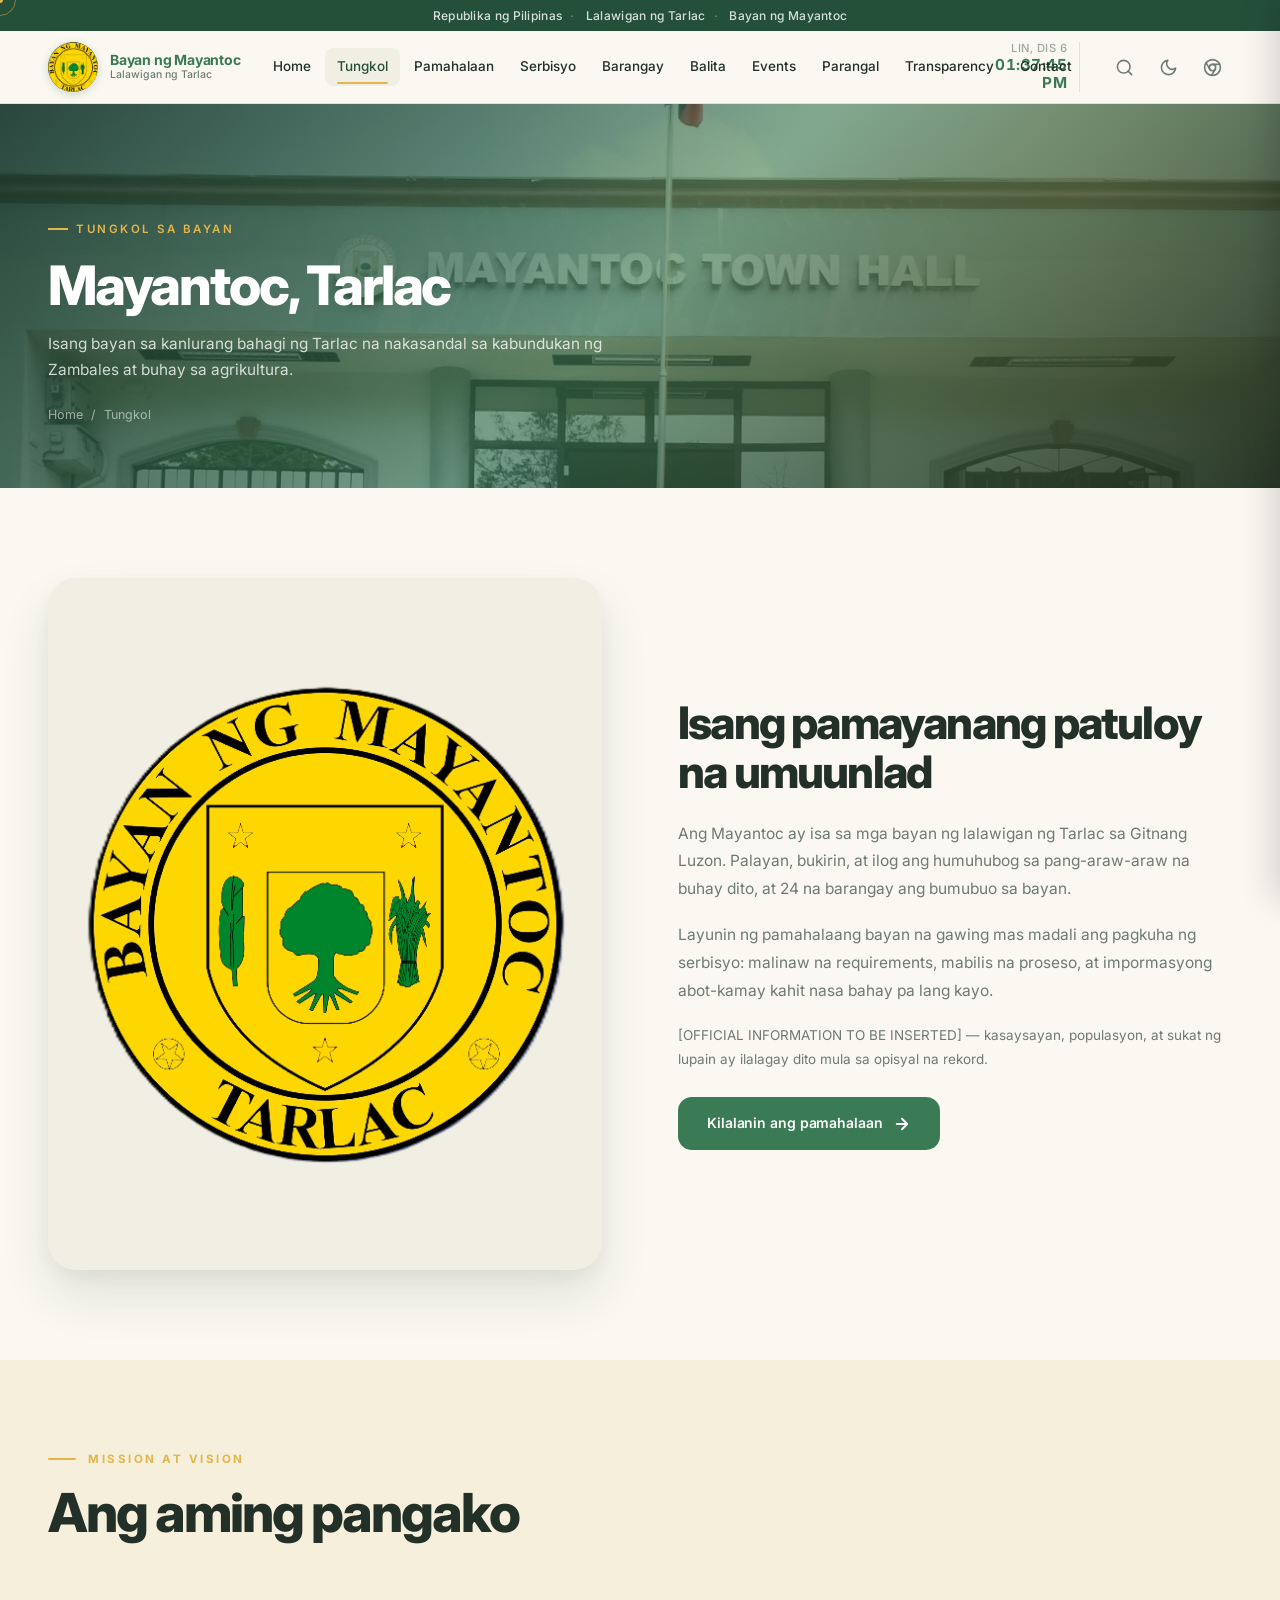
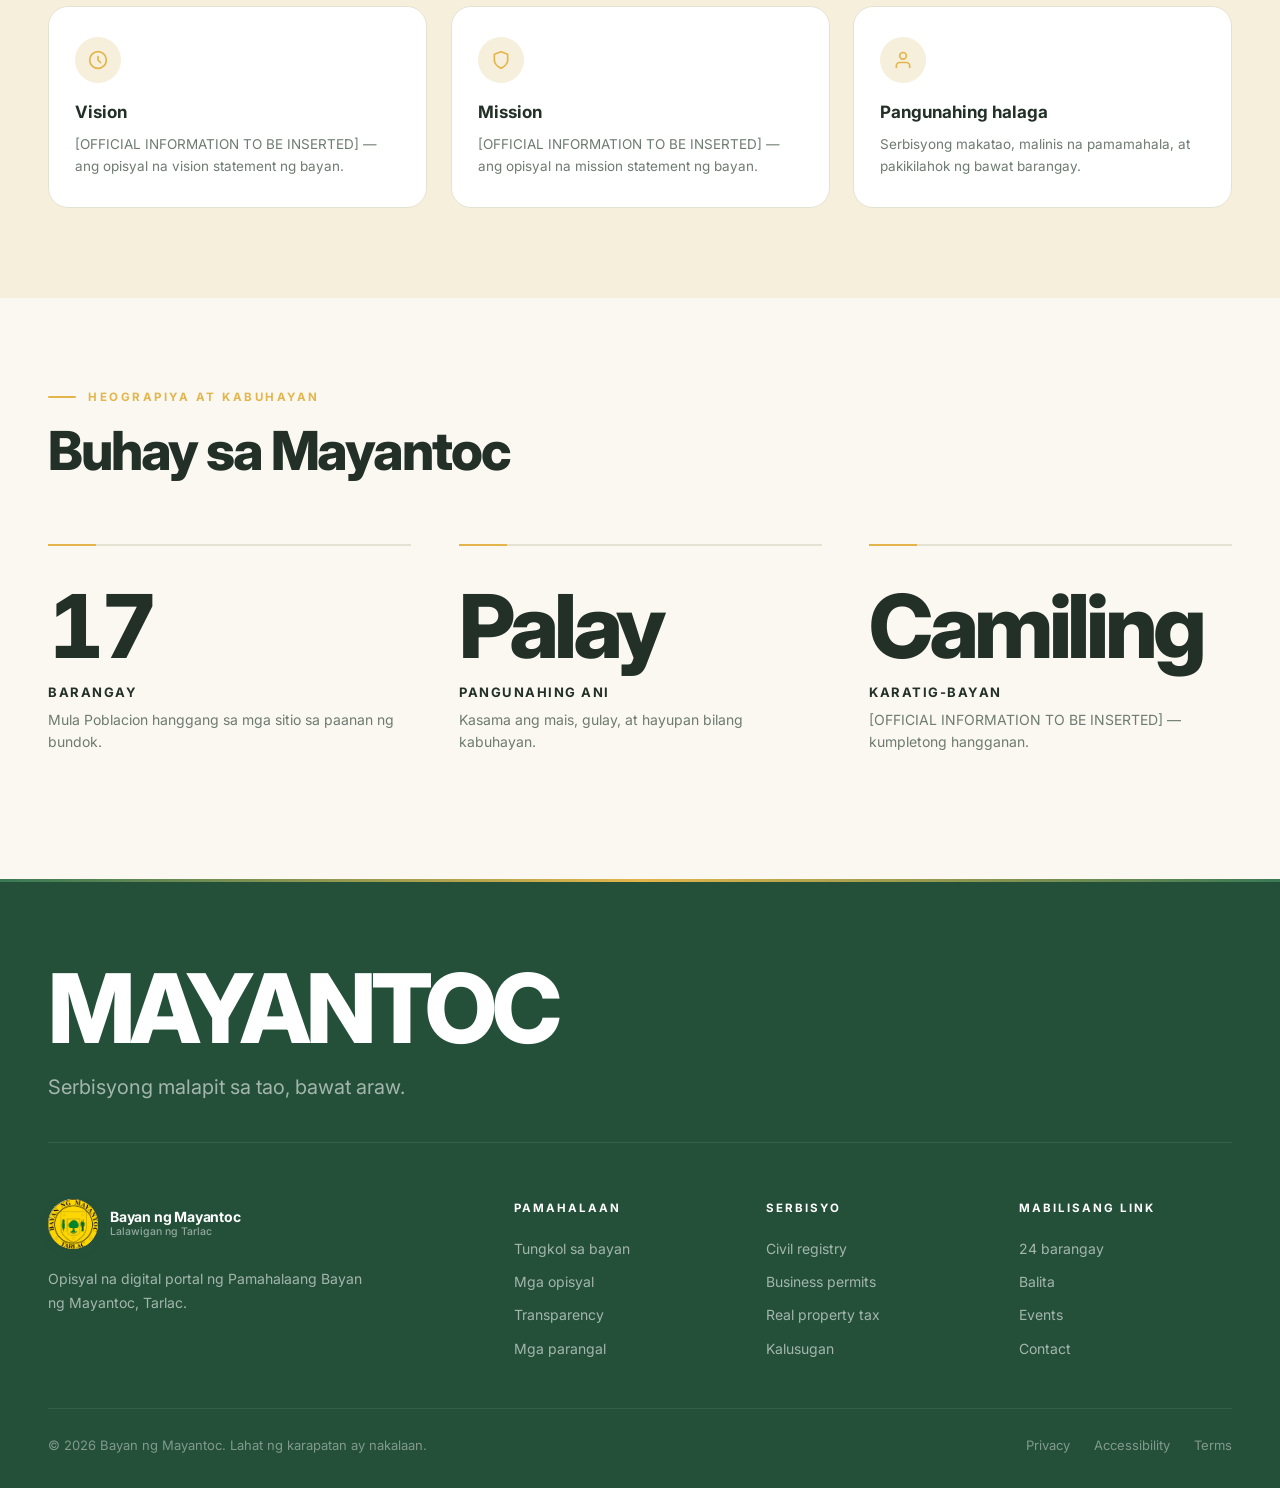
==== commit 5857a913: "Add files via upload" ====
--- a/about.html
+++ b/about.html
@@ -13,7 +13,7 @@
   <link rel="preconnect" href="https://fonts.googleapis.com" />
   <link rel="preconnect" href="https://fonts.gstatic.com" crossorigin />
   <link href="https://fonts.googleapis.com/css2?family=Inter:opsz,wght@14..32,300;14..32,400;14..32,500;14..32,600;14..32,700;14..32,800;14..32,900&display=swap" rel="stylesheet" />
-  <link rel="stylesheet" href="assets/style.css" />
+  <link rel="stylesheet" href="assets/style.css?v=2" />
   <link rel="manifest" href="manifest.webmanifest" />
   <link rel="apple-touch-icon" href="assets/icons/icon-192.png" />
   <meta name="mobile-web-app-capable" content="yes" />
@@ -308,8 +308,8 @@
     <svg viewBox="0 0 24 24" fill="none" stroke="currentColor" stroke-width="2.5" stroke-linecap="round" stroke-linejoin="round"><line x1="12" y1="19" x2="12" y2="5"/><polyline points="5 12 12 5 19 12"/></svg>
   </button>
 
-  <script src="assets/data.js"></script>
-  <script src="assets/app.js"></script>
+  <script src="assets/data.js?v=2"></script>
+  <script src="assets/app.js?v=2"></script>
 
   <script>
 MAY.observeReveals();
--- a/assets/style.css
+++ b/assets/style.css
@@ -752,4 +752,42 @@
 /* Consistent hover lift on the officials/leadership placeholder photo */
 .leader-card__placeholder { transition: background 0.3s var(--ease); }
 .leader-card:hover .leader-card__placeholder { background: var(--sun); }
-[data-theme="dark"] .leader-card:hover .leader-card__placeholder { background: rgba(227,181,75,0.1); }+[data-theme="dark"] .leader-card:hover .leader-card__placeholder { background: rgba(227,181,75,0.1); }
+/* =====================================================
+   MOBILE / RESPONSIVE FIXES
+   - walang horizontal scroll sa kahit anong device
+   - hindi na naputol ang hero at floating cards
+   - kasya ang header sa pinakamaliit na phone (320px)
+   ===================================================== */
+html { max-width: 100%; overflow-x: hidden; overflow-x: clip; }
+body { max-width: 100%; overflow-x: hidden; overflow-x: clip; }
+img, video, svg, iframe, table { max-width: 100%; }
+.hero__content > *, .container > *, .header__inner > * { min-width: 0; }
+
+@media (max-width: 1024px) {
+  /* 1fr = minmax(auto,1fr) kaya lumalapad; minmax(0,1fr) ang tama */
+  .hero__content { grid-template-columns: minmax(0, 1fr); perspective: none; }
+  .hero__left { transform: none; }
+  .hero__right, .carousel-wrap { transform-style: flat; }
+  /* ilagay sa loob ng screen ang floating cards */
+  .float-card--1 { left: 8px; bottom: -16px; }
+  .float-card--2 { right: 8px; top: -12px; }
+}
+
+@media (max-width: 480px) {
+  .header__inner { gap: 8px; }
+  .brand { flex-shrink: 1; min-width: 0; gap: 8px; }
+  .brand__text { min-width: 0; }
+  .brand__name, .brand__sub { white-space: nowrap; overflow: hidden; text-overflow: ellipsis; }
+  .header__actions { gap: 0; }
+  .icon-btn, .hamburger { width: 36px; height: 36px; }
+  .top-bar { padding-left: 8px; padding-right: 8px; }
+}
+
+@media (max-width: 360px) {
+  .brand__seal { width: 32px; height: 32px; }
+  .brand__name { font-size: 11.5px; }
+  .brand__sub { display: none; }
+  .icon-btn, .hamburger { width: 32px; height: 32px; }
+  .icon-btn svg { width: 17px; height: 17px; }
+}
